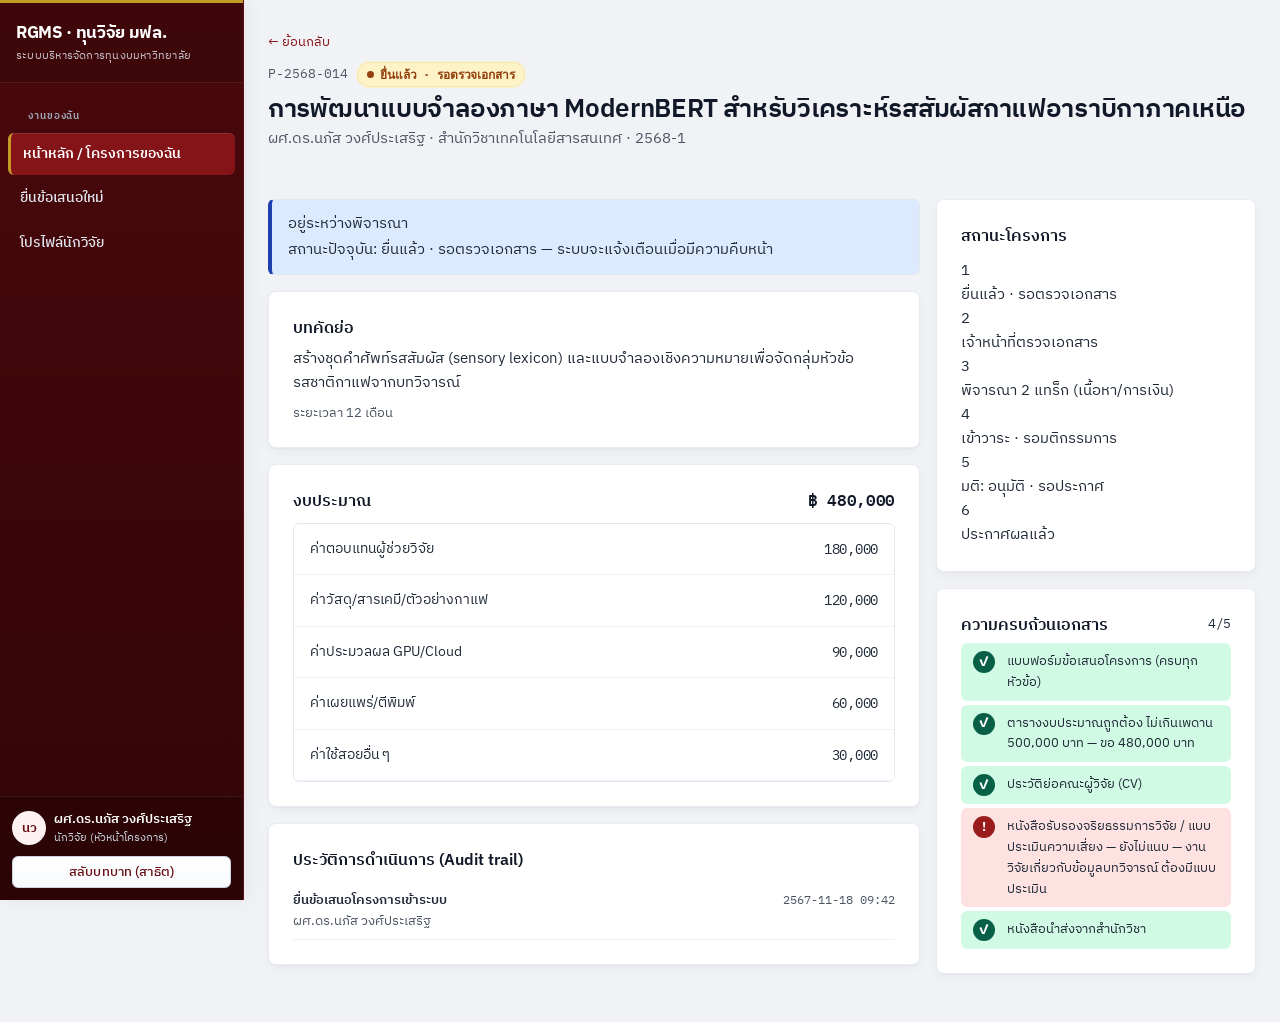
==== project-detail.html @ e636d975 "Add files via upload" ====
<!DOCTYPE html>
<html lang="th">
<head>
<meta charset="UTF-8">
<meta name="viewport" content="width=device-width, initial-scale=1.0">
<title>รายละเอียดโครงการ — RGMS ทุนวิจัย มฟล.</title>
<link rel="stylesheet" href="style.css">
</head>
<body>
<div id="app-nav-root"></div>
<main class="section">
  <div class="container stack gap-5" id="root"></div>
</main>

<script src="shared.js"></script>
<script>
  var role = RGMS.currentRole();
  RGMS.renderAppNav(role.id === "staff" ? "staff-queue" : role.id === "reviewer" ? "reviewer-list" : "researcher-home");

  var id = new URLSearchParams(location.search).get("id") || "P-2568-014";
  var p = RGMS.getProject(id);
  var root = document.getElementById("root");
  if (!p) { root.innerHTML = '<div class="notice notice--reject">ไม่พบโครงการ ' + id + '</div>'; }
  else render();

  function backHref() {
    if (role.id === "staff") return "staff-queue.html";
    if (role.id === "reviewer") return "reviewer-list.html";
    if (role.id === "exec") return "staff-agenda.html";
    return "researcher-home.html";
  }

  function render() {
    var comp = RGMS.completeness(p);
    var total = RGMS.sumBudget(p) || p.budgetReq;
    var status = RGMS.effectiveStatus(p);

    var html = '';
    html += '<div class="page-head">' +
      '<div class="breadcrumb"><a href="' + backHref() + '">← ย้อนกลับ</a></div>' +
      '<div class="between wrap"><div class="stack gap-1">' +
        '<div class="cluster gap-2"><span class="text-mono text-muted">' + p.id + '</span>' + RGMS.badgeHTML(status) + '</div>' +
        '<h1 class="text-headline">' + p.title + '</h1>' +
        '<p class="text-muted">' + p.pi + ' · ' + p.school + ' · <span class="pill-round">' + p.round + '</span></p>' +
      '</div></div></div>';

    html += '<div class="grid" style="grid-template-columns: 1fr 320px; align-items:start;">';

    // ---------- คอลัมน์ซ้าย ----------
    html += '<div class="stack gap-4">';

    // action panel ตามบทบาท+สถานะ
    html += actionPanel();

    // บทคัดย่อ
    html += '<div class="card"><h2 class="text-subhead" style="margin-bottom:8px;">บทคัดย่อ</h2>' +
      '<p class="text-body">' + (p.abstract || '-') + '</p>' +
      '<p class="text-sm text-muted" style="margin-top:8px;">ระยะเวลา ' + (p.duration || '-') + '</p></div>';

    // งบประมาณ
    html += '<div class="card"><div class="between" style="margin-bottom:12px;"><h2 class="text-subhead">งบประมาณ</h2>' +
      '<span class="num text-subhead">' + RGMS.fmtBaht(total) + '</span></div>' +
      '<div class="table-wrap" style="border-radius:6px;"><table class="table" style="min-width:auto;"><tbody>' +
      (p.budget || []).map(function (b) { return '<tr><td>' + b.item + '</td><td class="right num">' + RGMS.fmtMoney(b.amount) + '</td></tr>'; }).join("") +
      '</tbody></table></div></div>';

    // ความเห็นคณะอนุกรรมการ / ผู้ทรงคุณวุฒิ (ถ้ามี) — comment-based ตามเอกสารจริง
    if ((p.reviewers || []).length) {
      var subs = p.reviewers.filter(function (r) { return r.submitted; });
      html += '<div class="card"><div class="between" style="margin-bottom:12px;"><h2 class="text-subhead">ความเห็นคณะอนุกรรมการ / ผู้ทรงคุณวุฒิ</h2>' +
        '<span class="badge ' + (subs.length === p.reviewers.length ? 'badge-ok' : 'badge-wait') + '">ส่งความเห็นแล้ว ' + subs.length + '/' + p.reviewers.length + ' ท่าน</span></div>';
      html += p.reviewers.map(function (r) {
        if (!r.submitted) return '<div class="doc-row" style="margin-bottom:8px;"><span class="doc-row__icon">?</span><div class="flex-1"><div style="font-weight:600;">' + r.name + '</div><div class="text-sm text-muted">ยังไม่ส่งความเห็น</div></div><span class="badge badge-wait">รอ</span></div>';
        var rec = { approve: ['เห็นควรสนับสนุน','badge-ok'], approve_revise: ['ให้ปรับแก้','badge-revise'], reject: ['ไม่สนับสนุน','badge-reject'] }[r.recommend] || ['-','badge-draft'];
        return '<div class="card--alt card card--pad-sm" style="margin-bottom:8px;"><div class="between"><div style="font-weight:600;">' + r.name + '</div>' +
          '<span class="badge ' + rec[1] + '">' + rec[0] + '</span></div>' +
          (role.id !== "researcher" ? '<p class="text-sm text-muted" style="margin-top:6px;">“' + r.comment + '”</p>' : '') + '</div>';
      }).join("");
      html += '</div>';
    }

    // ประวัติ
    html += '<div class="card"><h2 class="text-subhead" style="margin-bottom:12px;">ประวัติการดำเนินการ (Audit trail)</h2>' +
      '<div class="stack gap-2">' + (p.history || []).slice().reverse().map(function (h) {
        return '<div class="list-row" style="display:flex; justify-content:space-between; gap:12px; padding:8px 0; border-bottom:1px solid var(--color-divider);">' +
          '<div><div class="text-sm" style="font-weight:600;">' + h.action + '</div><div class="text-sm text-muted">' + h.by + '</div></div>' +
          '<div class="text-mono text-muted" style="font-size:12px; white-space:nowrap;">' + h.at + '</div></div>';
      }).join("") + '</div></div>';

    html += '</div>'; // end left

    // ---------- คอลัมน์ขวา ----------
    html += '<div class="stack gap-4" style="position:sticky; top:16px;">';

    // timeline
    html += '<div class="card"><h3 class="text-subhead" style="margin-bottom:12px;">สถานะโครงการ</h3>' + RGMS.timelineHTML(p) + '</div>';

    // พิจารณา 2 แทร็กคู่ขนาน (เนื้อหา/การเงิน) — FR-82–85
    if (["review", "revise", "committee", "approved", "rejected", "announced"].indexOf(status) >= 0) {
      var contentSt = RGMS.contentTrackStatus(p.id);
      var financeSt = RGMS.financeTrackStatus(p.id);
      var financeOwner = RGMS.financeOwnerOf(p.id);
      var ready = RGMS.bothTracksCleared(p.id);
      html += '<div class="card"><h3 class="text-subhead" style="margin-bottom:12px;">พิจารณา 2 แทร็กคู่ขนาน</h3>' +
        '<div class="stack gap-3">' +
          '<div class="between"><div><div style="font-weight:600; font-size:14px;">แทร็กเนื้อหา</div>' +
            '<div class="text-sm text-muted">คณะอนุกรรมการ</div></div>' + RGMS.trackBadgeHTML(contentSt) + '</div>' +
          (RGMS.contentComment(p.id) ? '<p class="text-sm text-muted" style="margin:-4px 0 0;">“' + RGMS.contentComment(p.id) + '”</p>' : '') +
          '<div class="between"><div><div style="font-weight:600; font-size:14px;">แทร็กการเงิน</div>' +
            '<div class="text-sm text-muted">' + (financeOwner ? 'ผู้รับผิดชอบ: ' + financeOwner : 'ยังไม่มีผู้รับตรวจ') + '</div></div>' + RGMS.trackBadgeHTML(financeSt) + '</div>' +
          (RGMS.financeComment(p.id) ? '<p class="text-sm text-muted" style="margin:-4px 0 0;">“' + RGMS.financeComment(p.id) + '”</p>' : '') +
        '</div>' +
        '<div class="notice notice--' + (ready ? 'ok' : 'wait') + '" style="margin-top:12px;">' +
          '<span class="notice__body">' + (ready ? 'ทั้ง 2 แทร็กรับรองแล้ว — พร้อมเข้า คกก.ส่งเสริม' : 'ต้องรอทั้ง 2 แทร็กรับรองพร้อมกันก่อนจึงจะเข้า คกก.ส่งเสริมได้ (FR-85)') + '</span>' +
        '</div></div>';
    }

    // completeness (สำหรับ จนท./สถานะยื่น)
    if ((p.checklist || []).length) {
      html += '<div class="card"><div class="between" style="margin-bottom:8px;"><h3 class="text-subhead">ความครบถ้วนเอกสาร</h3>' +
        '<span class="num text-sm">' + comp.pass + '/' + comp.total + '</span></div><ul class="checklist" style="font-size:13px;">' +
        p.checklist.map(function (c) {
          return '<li class="checklist__item ' + (c.ok ? 'checklist__item--ok' : 'checklist__item--fail') + '">' +
            '<span class="mark">' + (c.ok ? '✓' : '!') + '</span><span class="checklist__label">' + c.label +
            (c.note ? '<span class="checklist__note"> — ' + c.note + '</span>' : '') + '</span></li>';
        }).join("") + '</ul></div>';
    }

    html += '</div>'; // end right
    html += '</div>';
    root.innerHTML = html;
    bindActions();
  }

  /* -------- action panel: ต่างกันตามบทบาท + สถานะ (ขอบเขต MVP: ยื่น → เอนดอร์ส → ตรวจ → พิจารณา → มติ → ประกาศ) -------- */
  function actionPanel() {
    var status = RGMS.effectiveStatus(p);
    // นักวิจัย
    if (role.id === "researcher") {
      if (["review", "revise"].indexOf(status) >= 0) {
        var cSt = RGMS.contentTrackStatus(p.id), fSt = RGMS.financeTrackStatus(p.id);
        var cLabel = RGMS.TRACK_STATUS[cSt].label, fLabel = RGMS.TRACK_STATUS[fSt].label;
        var needsRevise = cSt === "commented" || fSt === "commented";
        if (needsRevise) {
          return '<div class="notice notice--wait"><span class="notice__title">มีข้อคิดเห็นจากผู้ตรวจ — ต้องปรับแก้</span>' +
            '<span class="notice__body">แทร็กเนื้อหา: ' + cLabel + (RGMS.contentComment(p.id) ? ' — “' + RGMS.contentComment(p.id) + '”' : '') + '<br>' +
            'แทร็กการเงิน: ' + fLabel + (RGMS.financeComment(p.id) ? ' — “' + RGMS.financeComment(p.id) + '”' : '') + '</span>' +
            '<p class="text-sm text-muted" style="margin-top:8px;">เมื่อส่งฉบับปรับแก้ ระบบจะส่งเฉพาะแทร็กที่ยังไม่รับรองกลับไปตรวจซ้ำให้อัตโนมัติ ส่วนแทร็กที่รับรองแล้วจะถูกล็อกไว้ ไม่ต้องตรวจซ้ำ (FR-84)</p>' +
            '<div style="margin-top:10px;"><button class="btn btn-primary btn-md" data-act="revise">ส่งฉบับปรับแก้</button></div></div>';
        }
        return '<div class="notice notice--info"><span class="notice__title">อยู่ระหว่างพิจารณา 2 แทร็กคู่ขนาน</span>' +
          '<span class="notice__body">แทร็กเนื้อหา: ' + cLabel + ' · แทร็กการเงิน: ' + fLabel + '</span></div>';
      }
      if (status === "announced") {
        return '<div class="notice notice--ok"><span class="notice__title">ประกาศผลแล้ว — โครงการผ่านการพิจารณา</span><span class="notice__body">ติดตามขั้นตอนทำสัญญา/รับทุนต่อไปนอกระบบนี้ (อยู่นอกขอบเขต MVP)</span></div>';
      }
      if (status === "rejected") {
        return '<div class="notice notice--reject"><span class="notice__title">ไม่อนุมัติ</span><span class="notice__body">ดูข้อคิดเห็นของคณะอนุกรรมการประกอบการพิจารณายื่นใหม่ในรอบถัดไป</span></div>';
      }
      if (["submitted","screening","committee","approved"].indexOf(status) >= 0) {
        return '<div class="notice notice--info"><span class="notice__title">อยู่ระหว่างพิจารณา</span><span class="notice__body">สถานะปัจจุบัน: ' + RGMS.stageOf(status).label + ' — ระบบจะแจ้งเตือนเมื่อมีความคืบหน้า</span></div>';
      }
      return '<div class="notice notice--info"><span class="notice__title">อยู่นอกขอบเขตของ prototype นี้</span><span class="notice__body">สถานะ "' + RGMS.stageOf(status).label + '" เป็นระยะดำเนินโครงการ/ปิดโครงการ ซึ่งไม่อยู่ในขอบเขต MVP เฟส 1</span></div>';
    }
    // เจ้าหน้าที่
    if (role.id === "staff") {
      if (status === "submitted") {
        var c = RGMS.completeness(p);
        return '<div class="card card--alt"><h2 class="text-subhead" style="margin-bottom:8px;">การตรวจรับเรื่อง</h2>' +
          '<p class="text-sm text-muted">ระบบตรวจความครบถ้วนอัตโนมัติแล้ว: ' + (c.allOk ? 'ผ่านทุกรายการ' : 'ยังขาด ' + (c.total - c.pass) + ' รายการ (ดูแผงขวา)') + '</p>' +
          '<div class="cluster gap-2" style="margin-top:12px;">' +
          (c.allOk ? '<button class="btn btn-ok btn-md" data-act="accept">รับเรื่อง · ส่งกลั่นกรอง</button>' : '<button class="btn btn-primary btn-md" data-act="return">ส่งคืนให้แก้ไข</button>') +
          '</div></div>';
      }
      if (status === "screening") {
        return '<div class="card card--alt"><h2 class="text-subhead" style="margin-bottom:8px;">มอบหมายคณะอนุกรรมการ</h2>' +
          '<p class="text-sm text-muted">เอกสารครบแล้ว มอบหมายคณะอนุกรรมการให้ข้อคิดเห็น/รับรอง</p>' +
          '<div style="margin-top:12px;"><button class="btn btn-primary btn-md" data-act="assign">มอบหมายคณะอนุกรรมการ</button></div></div>';
      }
      if (status === "review" || status === "revise" || status === "committee" || status === "approved") {
        var ready = RGMS.bothTracksCleared(p.id);
        return '<div class="notice notice--info"><span class="notice__title">' + (ready ? "ทั้ง 2 แทร็กรับรองแล้ว — รอมติและประกาศ" : "อยู่ระหว่างพิจารณา 2 แทร็กคู่ขนาน") + '</span>' +
          '<span class="notice__body">แทร็กเนื้อหา: ' + RGMS.TRACK_STATUS[RGMS.contentTrackStatus(p.id)].label + ' · แทร็กการเงิน: ' + RGMS.TRACK_STATUS[RGMS.financeTrackStatus(p.id)].label +
          '<br>บันทึกมติและประกาศผลได้ที่หน้า <a href="staff-agenda.html">มติ / ประกาศผล</a> (เข้าเงื่อนไขเมื่อทั้ง 2 แทร็กรับรองแล้ว)</span></div>';
      }
      if (status === "announced") {
        return '<div class="notice notice--ok"><span class="notice__title">ประกาศผลแล้ว</span></div>';
      }
    }
    // คณะอนุกรรมการ (แทร็กเนื้อหา)
    if (role.id === "reviewer" && RGMS.inReviewPhase(status)) {
      return '<div class="card card--alt"><div class="between"><div><h2 class="text-subhead">การพิจารณาเนื้อหาของคุณ</h2><p class="text-sm text-muted">ให้ข้อคิดเห็น/ข้อเสนอแนะ และคำวินิจฉัย (แทร็กเนื้อหา)</p></div>' +
        '<a class="btn btn-primary btn-md" href="reviewer-console.html?id=' + p.id + '">เปิดหน้าพิจารณาเนื้อหา →</a></div></div>';
    }
    // เจ้าหน้าที่การเงิน (แทร็กการเงิน)
    if (role.id === "finance" && RGMS.inReviewPhase(status)) {
      var fOwner = RGMS.financeOwnerOf(p.id);
      var isMine = fOwner === role.name;
      if (fOwner && !isMine) {
        return '<div class="notice notice--wait"><span class="notice__title">แทร็กการเงินมีผู้รับผิดชอบแล้ว</span><span class="notice__body">ผู้รับผิดชอบ: ' + fOwner + '</span></div>';
      }
      return '<div class="card card--alt"><div class="between"><div><h2 class="text-subhead">การตรวจการเงินของคุณ</h2><p class="text-sm text-muted">' + (fOwner ? "ตรวจงบประมาณ (17.2)" : "ยังไม่มีผู้รับตรวจ — กด \"รับตรวจ\" ก่อน") + '</p></div>' +
        '<a class="btn btn-primary btn-md" href="finance-review-console.html?id=' + p.id + '">' + (fOwner ? "เปิดหน้าตรวจการเงิน →" : "รับตรวจ / เปิดหน้าตรวจการเงิน →") + '</a></div></div>';
    }
    // ผู้บริหาร / คกก.ส่งเสริม
    if (role.id === "exec" && (status === "committee" || status === "approved" || status === "rejected")) {
      return '<div class="card card--alt"><div class="between"><div><h2 class="text-subhead">มติ คกก.ส่งเสริม / ประกาศผล</h2><p class="text-sm text-muted">บันทึกมติและประกาศผลรวมหลายโครงการได้ที่หน้าเดียว</p></div>' +
        '<a class="btn btn-primary btn-md" href="staff-agenda.html">ไปหน้ามติ / ประกาศผล →</a></div></div>';
    }
    return '';
  }

  function bindActions() {
    root.querySelectorAll("[data-act]").forEach(function (btn) {
      btn.addEventListener("click", function () { doAct(btn.getAttribute("data-act")); });
    });
  }

  function doAct(act) {
    if (act === "revise") {
      // ส่งฉบับปรับแก้ — อัตโนมัติ ไม่ให้นักวิจัยเลือกแทร็กเอง (FR-84 ฉบับแก้ไข): แทร็กที่ cleared แล้วถูกล็อกไว้
      // แทร็กที่ยังมีข้อคิดเห็นค้างจะถูกส่งกลับ pending ให้อัตโนมัติ
      var r = RGMS.resubmitTracks(p.id);
      var lines = [
        ['content', 'แทร็กเนื้อหา'], ['finance', 'แทร็กการเงิน']
      ].map(function (t) {
        var st = r[t[0]];
        return '<li>' + t[1] + ': ' + (st === "locked" ? "รับรองแล้วก่อนหน้านี้ — ล็อกไว้ ไม่ต้องตรวจซ้ำ" : "ส่งกลับตรวจซ้ำอัตโนมัติ (กลับสถานะ \"รอตรวจ\")") + '</li>';
      }).join("");
      RGMS.modal({
        title: "ส่งฉบับปรับแก้แล้ว",
        body: '<div class="notice notice--ok"><span class="notice__title">ระบบคำนวณแทร็กที่ต้องตรวจซ้ำให้อัตโนมัติ</span>' +
          '<span class="notice__body">ไม่ต้องเลือกเอง — แทร็กที่รับรองแล้วจะถูกล็อกไว้ ส่วนแทร็กที่ยังมีข้อคิดเห็นค้างจะถูกส่งกลับไปตรวจซ้ำ</span></div>' +
          '<ul style="margin:12px 0 0; padding-left:18px; font-size:14px; line-height:1.8;">' + lines + '</ul>',
        foot: '<button class="btn btn-primary btn-md" data-close>เข้าใจแล้ว</button>',
        onMount: function (el, close) {
          el.addEventListener("click", function (e) { if (e.target.closest("[data-close]")) render(); });
        }
      });
      return;
    }
    var msgs = {
      accept: ["รับเรื่องแล้ว", "โครงการเปลี่ยนสถานะเป็น 'เจ้าหน้าที่ตรวจเอกสาร' → ขั้นถัดไปคือมอบหมายคณะอนุกรรมการ", "ok"],
      return: ["ส่งคืนให้แก้ไข", "ระบบแจ้งผู้วิจัยพร้อมระบุรายการที่ขาด (อีเมล + ในระบบ) ผู้วิจัยแก้แล้วส่งกลับได้ทันที", "accent"],
      assign: ["มอบหมายคณะอนุกรรมการ", "เลือกจากทะเบียนคณะอนุกรรมการ แล้วส่งคำเชิญให้ข้อคิดเห็น/รับรอง", "accent"]
    };
    var m = msgs[act] || ["ดำเนินการ", "สาธิต", "accent"];
    RGMS.modal({
      title: m[0],
      body: '<div class="notice notice--' + (m[2] === 'ok' ? 'ok' : 'info') + '"><span class="notice__body">' + m[1] + '</span></div>' +
        '<p class="text-sm text-muted" style="margin-top:12px;">(สาธิต — ยังไม่บันทึกถาวรใน prototype นี้)</p>',
      foot: '<button class="btn btn-primary btn-md" data-close>เข้าใจแล้ว</button>'
    });
  }
</script>
</body>
</html>
---- style.css ----
/* =========================================================================
   style.css — ระบบบริหารจัดการทุนวิจัย มหาวิทยาลัยแม่ฟ้าหลวง (RGMS)
   Research Grant Management System — prototype v1
   Design language: "Analyst Console" — MFU Red & Gold Theme (Fixed Layout)
   ========================================================================= */

@import url('https://fonts.googleapis.com/css2?family=IBM+Plex+Sans+Thai:wght@400;500;600;700&family=IBM+Plex+Sans:wght@400;500;600;700&family=IBM+Plex+Mono:wght@400;500;600&display=swap');

/* -------------------------------------------------------------------------
   1. Design tokens — MFU Brand & Spacing System
   ------------------------------------------------------------------------- */
:root {
  /* Brand & Accent — MFU Red & Gold Palette */
  --color-primary: #851419;        /* MFU Deep Crimson — สีหลักองค์กร */
  --color-primary-strong: #680E12; /* MFU Crimson Dark — เมื่อ Hover หรือกด */
  --color-primary-tint: #FDF2F2;   /* MFU Crimson Soft Tint — พื้นหลังเลือก/Active */

  --color-accent: #C59B27;         /* MFU Warm Gold — สีเน้นองค์กร */
  --color-accent-strong: #8A670B;  /* MFU Gold Dark — ใช้กับตัวหนังสือสีทองบนพื้นสว่าง */
  --color-accent-tint: #FCF8EC;    /* MFU Gold Soft Tint — พื้นหลังไฮไลต์พิเศษ */

  /* Surfaces — Instrument Cool Greys */
  --color-bg: #F5F6F8;             /* พื้นหลังหน้าเว็บ */
  --color-surface: #FFFFFF;        /* พื้นหลังการ์ด/กล่องข้อมูล */
  --color-surface-alt: #F8F9FA;    /* พื้นหลังหัวตาราง */
  --color-surface-raised: #EAEBEC; /* พื้นหลังส่วนลึกลงไป */

  /* Content & Typography */
  --color-text-strong: #111827;    /* หัวข้อหลัก */
  --color-text: #1F2937;           /* เนื้อหาทั่วไป */
  --color-text-muted: #4B5563;     /* ข้อความอธิบาย */
  --color-text-subtle: #6B7280;    /* ตัวหนังสือสีจาง */
  --color-border: #E5E7EB;         /* เส้นขอบบาง hairline */
  --color-border-strong: #D1D5DB;  /* เส้นขอบกรอบอินพุต */
  --color-divider: #F3F4F6;        /* เส้นแบ่งเนื้อหา */

  /* Spacing System (8px Grid) — [แก้จุดเบี้ยว: เพิ่มตัวแปรที่ขาด] */
  --space-1: 4px;
  --space-2: 8px;
  --space-3: 12px;
  --space-4: 16px;
  --space-5: 24px;
  --space-6: 32px;
  --space-7: 40px;
  --space-8: 48px;

  /* Semantic Status Tones */
  --st-draft: #4B5563;      --st-draft-tint: #F3F4F6;   /* ฉบับร่าง */
  --st-wait: #92400E;       --st-wait-tint: #FEF3C7;    /* รอดำเนินการ / เตือน */
  --st-review: #851419;     --st-review-tint: #FDF2F2;  /* อยู่ระหว่างพิจารณา */
  --st-ok: #065F46;         --st-ok-tint: #D1FAE5;      /* ผ่าน / อนุมัติ */
  --st-revise: #B45309;     --st-revise-tint: #FFEDD5;  /* ให้ปรับแก้ */
  --st-reject: #991B1B;     --st-reject-tint: #FEE2E2;  /* ไม่อนุมัติ / ข้อผิดพลาด */
  --st-info: #1E40AF;       --st-info-tint: #DBEAFE;    /* ข้อมูลทั่วไป */

  /* Elevation & Effects */
  --radius: 8px;
  --radius-sm: 6px;
  --radius-pill: 9999px;
  --border-w: 1px;
  
  --shadow-sm: 0 1px 2px 0 rgba(0, 0, 0, 0.05);
  --shadow: 0 1px 3px 0 rgba(0, 0, 0, 0.1), 0 1px 2px -1px rgba(0, 0, 0, 0.1);
  --shadow-lg: 0 10px 15px -3px rgba(0, 0, 0, 0.1), 0 4px 6px -4px rgba(0, 0, 0, 0.1);
  --ring-focus: 0 0 0 3px rgba(133, 20, 25, 0.2);

  --font-head: 'IBM Plex Sans', 'IBM Plex Sans Thai', system-ui, sans-serif;
  --font-body: 'IBM Plex Sans Thai', 'IBM Plex Sans', system-ui, sans-serif;
  --font-mono: 'IBM Plex Mono', monospace;

  --sidebar-w: 244px;
  --touch-min: 42px;
}

/* -------------------------------------------------------------------------
   Reset
   ------------------------------------------------------------------------- */
*, *::before, *::after { box-sizing: border-box; }
html { -webkit-text-size-adjust: 100%; }
body {
  margin: 0;
  background: var(--color-bg);
  color: var(--color-text);
  font-family: var(--font-body);
  font-size: 15px;
  line-height: 1.6;
  -webkit-font-smoothing: antialiased;
}
img { max-width: 100%; display: block; }
button { font-family: inherit; cursor: pointer; }
a { color: var(--color-primary); }
a:hover { color: var(--color-primary-strong); }
table { border-collapse: collapse; width: 100%; }
h1, h2, h3, h4, p, ul, ol { margin: 0; }
input, select, textarea { font-family: inherit; }
:focus-visible { outline: none; box-shadow: var(--ring-focus); border-radius: var(--radius-sm); }

/* -------------------------------------------------------------------------
   Typography
   ------------------------------------------------------------------------- */
.text-display { font-family: var(--font-head); font-weight: 600; font-size: 34px; line-height: 1.15; letter-spacing: -0.02em; color: var(--color-text-strong); }
.text-headline { font-family: var(--font-head); font-weight: 600; font-size: 26px; line-height: 1.2; letter-spacing: -0.01em; color: var(--color-text-strong); }
.text-title { font-family: var(--font-head); font-weight: 600; font-size: 20px; line-height: 1.3; color: var(--color-text-strong); }
.text-subhead { font-family: var(--font-head); font-weight: 600; font-size: 16px; line-height: 1.4; color: var(--color-text-strong); }
.text-body-lg { font-size: 17px; line-height: 1.65; }
.text-body { font-size: 15px; line-height: 1.6; }
.text-sm { font-size: 13px; line-height: 1.55; }
.text-overline { font-family: var(--font-head); font-weight: 600; font-size: 11px; letter-spacing: 0.09em; text-transform: uppercase; color: var(--color-text-subtle); }
.text-mono { font-family: var(--font-mono); font-size: 13px; }
.text-muted { color: var(--color-text-muted); }
.text-subtle { color: var(--color-text-subtle); }
.text-accent { color: var(--color-accent-strong); }
.text-center { text-align: center; }
.num { font-family: var(--font-mono); font-variant-numeric: tabular-nums; letter-spacing: -0.02em; }

/* -------------------------------------------------------------------------
   Layout utilities
   ------------------------------------------------------------------------- */
.container { max-width: 1200px; margin: 0 auto; padding: 0 var(--space-5); }
.container--narrow { max-width: 860px; }
.stack { display: flex; flex-direction: column; }
.cluster { display: flex; flex-wrap: wrap; align-items: center; }
.between { display: flex; justify-content: space-between; align-items: center; gap: var(--space-3); }
.gap-1 { gap: var(--space-1); } .gap-2 { gap: var(--space-2); } .gap-3 { gap: var(--space-3); }
.gap-4 { gap: var(--space-4); } .gap-5 { gap: var(--space-5); } .gap-6 { gap: var(--space-6); }
.grid { display: grid; gap: var(--space-4); }
.grid-2 { grid-template-columns: repeat(2, 1fr); }
.grid-3 { grid-template-columns: repeat(3, 1fr); }
.grid-4 { grid-template-columns: repeat(4, 1fr); }
.grid-auto { grid-template-columns: repeat(auto-fit, minmax(220px, 1fr)); }
@media (max-width: 980px) { .grid-3, .grid-4 { grid-template-columns: repeat(2, 1fr); } }
@media (max-width: 640px) { .grid-2, .grid-3, .grid-4 { grid-template-columns: 1fr; } }
.section { padding: var(--space-6) 0 var(--space-8); }
.divider { border: none; border-top: var(--border-w) solid var(--color-divider); margin: var(--space-4) 0; }
.flex-1 { flex: 1; }
.wrap { flex-wrap: wrap; }
.ml-auto { margin-left: auto; }
.sr-only { position: absolute; width: 1px; height: 1px; padding: 0; margin: -1px; overflow: hidden; clip: rect(0,0,0,0); white-space: nowrap; border: 0; }
@media (max-width: 640px) { .hide-sm { display: none !important; } }

/* -------------------------------------------------------------------------
   App shell — Sidebar & Topbar
   ------------------------------------------------------------------------- */
.app-sidebar {
  position: fixed; top: 0; left: 0; bottom: 0; width: var(--sidebar-w);
  background: var(--color-surface); color: var(--color-text);
  border-right: var(--border-w) solid var(--color-border);
  display: flex; flex-direction: column; z-index: 40; overflow-y: auto;
}
.app-sidebar__brand {
  display: flex; flex-direction: column; gap: 2px;
  padding: var(--space-4);
  border-bottom: var(--border-w) solid var(--color-divider);
  text-decoration: none;
  border-top: 3px solid var(--color-accent); /* ขอบสีทอง มฟล. */
}
.app-sidebar__brand-name { font-family: var(--font-head); font-weight: 600; font-size: 17px; letter-spacing: -0.02em; color: var(--color-primary); }
.app-sidebar__brand-sub { font-size: 11px; color: var(--color-text-subtle); letter-spacing: 0.02em; }
.app-sidebar__group { padding: var(--space-3) var(--space-2) var(--space-1); }
.app-sidebar__group-label { font-size: 10px; font-weight: 600; letter-spacing: 0.09em; text-transform: uppercase; color: var(--color-text-subtle); padding: 0 var(--space-3); }
.app-sidebar__nav { display: flex; flex-direction: column; flex: 1; padding: var(--space-2); gap: 2px; }
.app-sidebar__link {
  display: flex; align-items: center; gap: var(--space-2);
  font-weight: 500; font-size: 14px; color: var(--color-text); text-decoration: none;
  padding: 10px var(--space-3); min-height: var(--touch-min);
  border-radius: var(--radius-sm); transition: background .12s, color .12s;
}
.app-sidebar__link:hover { background: var(--color-bg); color: var(--color-text-strong); }
.app-sidebar__link.is-active { background: var(--color-primary-tint); color: var(--color-primary-strong); font-weight: 600; border-left: 3px solid var(--color-primary); }
.app-sidebar__link .tag-count {
  margin-left: auto; font-family: var(--font-mono); font-size: 11px; font-weight: 600;
  background: var(--color-surface-raised); color: var(--color-text-muted); border-radius: var(--radius-pill);
  padding: 1px 8px; min-width: 22px; text-align: center;
}
.app-sidebar__link.is-active .tag-count { background: var(--color-primary-tint); color: var(--color-primary-strong); }
.app-sidebar__footer { border-top: var(--border-w) solid var(--color-divider); padding: var(--space-3); display: flex; flex-direction: column; gap: var(--space-2); }
.app-sidebar__user { display: flex; align-items: center; gap: var(--space-2); }
.app-sidebar__user-meta { display: flex; flex-direction: column; gap: 1px; min-width: 0; }
.app-sidebar__user-name { font-size: 13px; font-weight: 600; color: var(--color-text-strong); white-space: nowrap; overflow: hidden; text-overflow: ellipsis; }
.app-sidebar__user-role { font-size: 11px; color: var(--color-text-subtle); }

body.has-sidebar { padding-left: var(--sidebar-w); }

@media (max-width: 860px) {
  .app-sidebar {
    position: sticky; top: 0; left: 0; width: 100%; height: auto; bottom: auto;
    flex-direction: row; align-items: center; overflow-x: auto; z-index: 50;
    border-right: none; border-bottom: var(--border-w) solid var(--color-border);
  }
  .app-sidebar__brand { border-bottom: none; border-right: var(--border-w) solid var(--color-divider); white-space: nowrap; }
  .app-sidebar__group, .app-sidebar__group-label { display: none; }
  .app-sidebar__nav { flex-direction: row; flex: 1; padding: var(--space-2); gap: var(--space-1); }
  .app-sidebar__link { white-space: nowrap; }
  .app-sidebar__link .tag-count { margin-left: var(--space-1); }
  .app-sidebar__footer { display: none; }
  body.has-sidebar { padding-left: 0; }
}

/* -------------------------------------------------------------------------
   Page Header & Cards
   ------------------------------------------------------------------------- */
.page-head { display: flex; flex-direction: column; gap: var(--space-2); margin-bottom: var(--space-5); }
.breadcrumb { font-size: 13px; color: var(--color-text-muted); }
.breadcrumb a { text-decoration: none; }
.breadcrumb a:hover { text-decoration: underline; }

.card {
  background: var(--color-surface); border: var(--border-w) solid var(--color-border);
  border-radius: var(--radius); padding: var(--space-5); box-shadow: var(--shadow-sm);
}
.card--flat { box-shadow: none; }
.card--alt { background: var(--color-bg); }
.card--pad-sm { padding: var(--space-4); }
.card__header { display: flex; justify-content: space-between; align-items: flex-start; gap: var(--space-3); margin-bottom: var(--space-4); }

.stat { display: flex; flex-direction: column; gap: var(--space-1); }
.stat__value { font-family: var(--font-mono); font-weight: 600; font-size: 30px; line-height: 1.05; letter-spacing: -0.02em; font-variant-numeric: tabular-nums; color: var(--color-text-strong); }
.stat__label { font-size: 13px; color: var(--color-text-muted); }

/* -------------------------------------------------------------------------
   Buttons
   ------------------------------------------------------------------------- */
.btn {
  display: inline-flex; align-items: center; justify-content: center; gap: var(--space-2);
  font-family: var(--font-body); font-weight: 500; letter-spacing: 0.01em;
  border-radius: var(--radius-sm); border: var(--border-w) solid transparent;
  text-decoration: none; white-space: nowrap; transition: background .12s, border-color .12s, box-shadow .12s;
}
.btn-lg { min-height: 48px; padding: 0 var(--space-5); font-size: 15px; }
.btn-md { min-height: var(--touch-min); padding: 0 var(--space-4); font-size: 14px; }
.btn-sm { min-height: 32px; padding: 0 var(--space-3); font-size: 13px; }
.btn-primary { background: var(--color-primary); border-color: var(--color-primary); color: #fff; }
.btn-primary:hover { background: var(--color-primary-strong); border-color: var(--color-primary-strong); }
.btn-secondary { background: var(--color-surface); border-color: var(--color-border-strong); color: var(--color-primary-strong); }
.btn-secondary:hover { background: var(--color-primary-tint); border-color: var(--color-primary); }
.btn-primary-solid { background: var(--color-primary-strong); border-color: var(--color-primary-strong); color: #fff; }
.btn-primary-solid:hover { background: var(--color-primary); }
.btn-ghost { background: transparent; color: var(--color-primary-strong); }
.btn-ghost:hover { background: var(--color-primary-tint); }
.btn-danger { background: var(--st-reject); border-color: var(--st-reject); color: #fff; }
.btn-ok { background: var(--st-ok); border-color: var(--st-ok); color: #fff; }
.btn:disabled { opacity: 0.45; cursor: not-allowed; }
.btn-block { width: 100%; }

/* -------------------------------------------------------------------------
   Forms
   ------------------------------------------------------------------------- */
.field { display: flex; flex-direction: column; gap: var(--space-1); margin-bottom: var(--space-4); }
.field__label { font-weight: 600; font-size: 13px; color: var(--color-text-strong); }
.field__label .req { color: var(--st-reject); }
.field__control {
  font-size: 15px; padding: 9px var(--space-3); min-height: var(--touch-min);
  border: var(--border-w) solid var(--color-border-strong); border-radius: var(--radius-sm);
  background: var(--color-surface); color: var(--color-text); width: 100%;
  box-shadow: inset 0 1px 1px rgba(23, 23, 29, 0.04); transition: border-color .12s, box-shadow .12s;
}
textarea.field__control { min-height: 90px; resize: vertical; }
.field__control:focus { outline: none; box-shadow: var(--ring-focus); border-color: var(--color-primary); }

/* -------------------------------------------------------------------------
   Status Badges & Tables
   ------------------------------------------------------------------------- */
.badge {
  display: inline-flex; align-items: center; gap: 6px;
  font-weight: 600; font-size: 12px; letter-spacing: 0.01em;
  padding: 3px 10px; border-radius: var(--radius-pill); border: var(--border-w) solid transparent;
  white-space: nowrap;
}
.badge::before { content: ''; width: 7px; height: 7px; border-radius: 50%; background: currentColor; flex-shrink: 0; }
.badge-draft { color: var(--st-draft); background: var(--st-draft-tint); }
.badge-wait { color: var(--st-wait); background: var(--st-wait-tint); }
.badge-review { color: var(--st-review); background: var(--st-review-tint); }
.badge-ok { color: var(--st-ok); background: var(--st-ok-tint); }
.badge-revise { color: var(--st-revise); background: var(--st-revise-tint); }
.badge-reject { color: var(--st-reject); background: var(--st-reject-tint); }

.table-wrap { overflow-x: auto; border: var(--border-w) solid var(--color-border); border-radius: var(--radius); background: var(--color-surface); }
.table { min-width: 640px; }
.table th, .table td { text-align: left; padding: var(--space-3); border-bottom: var(--border-w) solid var(--color-divider); font-size: 14px; vertical-align: middle; }
.table thead th { background: var(--color-surface-alt); font-family: var(--font-head); font-weight: 600; font-size: 11px; letter-spacing: 0.09em; text-transform: uppercase; color: var(--color-text-subtle); position: sticky; top: 0; }
.table tbody tr.is-clickable:hover { background: var(--color-primary-tint); }
.table td.right, .table th.right { text-align: right; }
.table td:last-child, .table th:last-child { position: sticky; right: 0; background: var(--color-surface); box-shadow: -6px 0 8px -6px rgba(15, 23, 42, 0.12); }

/* Checklist, Notices, Avatars */
.checklist { list-style: none; padding: 0; display: flex; flex-direction: column; gap: var(--space-1); }
.checklist__item { display: flex; align-items: flex-start; gap: var(--space-3); padding: var(--space-2) var(--space-3); border-radius: var(--radius-sm); }
.checklist__item .mark { flex-shrink: 0; width: 22px; height: 22px; border-radius: 50%; display: inline-flex; align-items: center; justify-content: center; font-weight: 700; font-size: 13px; }
.checklist__item--ok { background: var(--st-ok-tint); } .checklist__item--ok .mark { background: var(--st-ok); color: #fff; }
.checklist__item--fail { background: var(--st-reject-tint); } .checklist__item--fail .mark { background: var(--st-reject); color: #fff; }

.notice { border: var(--border-w) solid var(--color-border); border-left: 4px solid var(--color-primary); background: var(--color-surface); border-radius: var(--radius-sm); padding: var(--space-3) var(--space-4); display: flex; flex-direction: column; gap: 2px; }
.notice--info { border-left-color: var(--st-info); background: var(--st-info-tint); }
.notice--ok { border-left-color: var(--st-ok); background: var(--st-ok-tint); }

.avatar { width: 34px; height: 34px; border-radius: 50%; background: var(--color-primary-tint); color: var(--color-primary-strong); display: inline-flex; align-items: center; justify-content: center; font-family: var(--font-head); font-weight: 600; font-size: 13px; flex-shrink: 0; }

/* -------------------------------------------------------------------------
   Field Locking & System Modals
   ------------------------------------------------------------------------- */
.field-control--locked {
  background-color: #F3F4F6 !important;
  border-color: #E5E7EB !important;
  color: #6B7280 !important;
  cursor: not-allowed !important;
}

.badge-locked {
  display: inline-flex; align-items: center; gap: 6px;
  background-color: #ECFDF5; color: #047857; border: 1px solid #A7F3D0;
  font-size: 11px; font-weight: 600; padding: 2px 8px; border-radius: 4px;
}

.role-bar {
  background-color: #851419; color: #FFFFFF; padding: 8px 24px; font-size: 13px;
  display: flex; align-items: center; justify-content: space-between;
  border-bottom: 2px solid #C59B27; position: sticky; top: 0; z-index: 1000;
}
.role-bar__select { background-color: #680E12; color: #FFFFFF; border: 1px solid #C59B27; border-radius: 4px; padding: 4px 12px; font-size: 12px; outline: none; cursor: pointer; }

.budget-ratio-info { font-size: 11px; font-weight: 600; margin-top: 4px; display: block; }
.budget-ratio-info--pass { color: #059669; }
.budget-ratio-info--fail { color: #DC2626; }

.modal-overlay { position: fixed; inset: 0; background-color: rgba(15, 23, 42, 0.6); backdrop-filter: blur(2px); display: flex; align-items: center; justify-content: center; z-index: 2000; }
.modal-container { background: #FFFFFF; border-radius: 8px; box-shadow: var(--shadow-lg); width: 100%; max-width: 680px; max-height: 90vh; overflow-y: auto; padding: 24px; border: 1px solid #E2E8F0; }
form-stepper {
  position: sticky;
  top: 80px;
  display: flex;
  flex-direction: column;
  gap: var(--space-2);
}

.stepper-item {
  padding: var(--space-2) var(--space-3);
  font-size: 13px;
  color: var(--color-text-muted);
  border-left: 2px solid var(--color-border);
  text-decoration: none;
  transition: all 0.15s ease;
}

.stepper-item:hover, .stepper-item.is-active {
  color: var(--color-primary);
  border-left-color: var(--color-primary);
  font-weight: 600;
  background: var(--color-primary-tint);
}

/* Dual-Track Visual Badges */
.badge-track-content {
  background-color: var(--color-primary-tint);
  color: var(--color-primary-strong);
  border: 1px solid var(--color-primary);
}

.badge-track-finance {
  background-color: #EFF6FF;
  color: #1E40AF;
  border: 1px solid #BFDBFE;
}

/* Micro-Interaction Spinner */
.spinner {
  width: 24px;
  height: 24px;
  border: 3px solid var(--color-border);
  border-top-color: var(--color-primary);
  border-radius: 50%;
  animation: spin 0.8s linear infinite;
}

@keyframes spin { 
  to { transform: rotate(360deg); } 
}
/* ==========================================================================
   MFU RGMS — Signature Executive Theme Overlay
   ========================================================================== */

/* 1. Signature Card (การ์ดไฮไลต์พิเศษเน้นเอกลักษณ์ มฟล.) */
.card--featured {
  position: relative;
  background: linear-gradient(145deg, #FFFFFF 0%, #FCF8EC 100%) !important;
  border: 1px solid rgba(197, 155, 39, 0.4) !important;
  box-shadow: 0 10px 25px -5px rgba(133, 20, 25, 0.08), 0 8px 10px -6px rgba(133, 20, 25, 0.05) !important;
  overflow: hidden;
}

.card--featured::before {
  content: "";
  position: absolute;
  top: 0;
  left: 0;
  right: 0;
  height: 3px;
  background: linear-gradient(90deg, #851419 0%, #C59B27 50%, #851419 100%);
}

/* 2. Living Status Badges (ป้ายสถานะแบบมีแสงเรืองรอง) */
.badge {
  font-family: var(--font-mono);
  letter-spacing: -0.01em;
  box-shadow: inset 0 0 0 1px rgba(0, 0, 0, 0.06);
  backdrop-filter: blur(4px);
}

.badge-review::before {
  box-shadow: 0 0 8px #851419;
  animation: pulse-glow 2s infinite;
}

.badge-ok::before {
  box-shadow: 0 0 6px #065F46;
}

@keyframes pulse-glow {
  0% { opacity: 0.4; transform: scale(0.95); }
  50% { opacity: 1; transform: scale(1.15); }
  100% { opacity: 0.4; transform: scale(0.95); }
}

/* 3. Floating Executive Dock (แถบควบคุมลอยตัวด้านล่าง) */
.executive-dock {
  position: fixed;
  bottom: 24px;
  left: calc(var(--sidebar-w) + (100% - var(--sidebar-w)) / 2);
  transform: translateX(-50%);
  background: rgba(23, 25, 35, 0.88);
  backdrop-filter: blur(12px);
  -webkit-backdrop-filter: blur(12px);
  color: #FFFFFF;
  padding: 10px 20px;
  border-radius: var(--radius-pill);
  border: 1px solid rgba(197, 155, 39, 0.3);
  box-shadow: 0 20px 25px -5px rgba(0, 0, 0, 0.3), 0 8px 10px -6px rgba(0, 0, 0, 0.2);
  display: flex;
  align-items: center;
  gap: 16px;
  z-index: 1500;
  transition: all 0.2s ease;
}

.executive-dock__title {
  font-size: 13px;
  font-weight: 600;
  color: #F3F4F6;
  border-right: 1px solid rgba(255, 255, 255, 0.2);
  padding-right: 12px;
}

/* 4. High-Density Console Table (ปรับตารางให้ตอบสนองนุ่มนวล) */
.table thead th {
  background: var(--color-surface-alt) !important;
  border-bottom: 2px solid var(--color-accent) !important;
  color: var(--color-primary) !important;
  font-weight: 700 !important;
  letter-spacing: 0.05em;
}

.table tbody tr {
  transition: transform 0.12s ease, box-shadow 0.12s ease, background-color 0.12s ease;
}

.table tbody tr:hover {
  background-color: var(--color-primary-tint) !important;
  transform: translateY(-1px);
  box-shadow: 0 4px 12px rgba(133, 20, 25, 0.06);
}

/* 5. Custom Scrollbar & Selection Design */
::-webkit-scrollbar {
  width: 6px;
  height: 6px;
}
::-webkit-scrollbar-track {
  background: var(--color-bg);
}
::-webkit-scrollbar-thumb {
  background: #D1D5DB;
  border-radius: 3px;
}
::-webkit-scrollbar-thumb:hover {
  background: var(--color-primary);
}
/* การ์ดไฮไลต์พิเศษ (มีแถบสีแดง-ทอง มฟล.) */
.card--featured {
  position: relative;
  background: linear-gradient(145deg, #FFFFFF 0%, #FCF8EC 100%) !important;
  border: 1px solid rgba(197, 155, 39, 0.4) !important;
  box-shadow: 0 10px 25px -5px rgba(133, 20, 25, 0.08) !important;
  overflow: hidden;
}

.card--featured::before {
  content: "";
  position: absolute;
  top: 0; left: 0; right: 0;
  height: 3px;
  background: linear-gradient(90deg, #851419 0%, #C59B27 50%, #851419 100%);
}

/* การ์ดแสดงตัวเลขสถิติ (มีขอบบนสีแดง มฟล.) */
.stat-card {
  border-top: 3px solid #851419 !important;
  background: linear-gradient(180deg, #FFFFFF 0%, #F9FAFB 100%) !important;
}
/* ==========================================================================
   MFU RGMS — Refined Executive Slate Theme (Harmonious & Low-Glare)
   ========================================================================== */

:root {
  /* พื้นหลังเทา Slate นุ่มสายตา สว่างกำลังดี ไม่จ้าและไม่หมอง */
  --color-bg: #F0F2F5;
  --color-surface: #FFFFFF;
  --color-border: #E2E8F0;
  --color-border-strong: #CBD5E1;
  --color-divider: #EDF2F7;
}

/* Sidebar โทนแดงเข้ม MFU Deep Burgundy (หรูหรา และกลมกลืนกับแบรนด์) */
.app-sidebar {
  background: linear-gradient(180deg, #4A080B 0%, #320507 100%) !important;
  color: #F8FAFC !important;
  border-right: 1px solid #5C0E12 !important;
  box-shadow: 4px 0 20px rgba(0, 0, 0, 0.05);
}

.app-sidebar__brand {
  border-bottom: 1px solid rgba(255, 255, 255, 0.08) !important;
  border-top: 3px solid #C59B27 !important; /* MFU Warm Gold */
  background: rgba(0, 0, 0, 0.15);
}

.app-sidebar__brand-name { 
  color: #FFFFFF !important; 
  font-weight: 700;
}

.app-sidebar__brand-sub { 
  color: #E2E8F0 !important; 
  opacity: 0.85; 
}

.app-sidebar__link {
  color: #E2E8F0 !important;
  transition: all 0.15s ease;
}

.app-sidebar__link:hover {
  background: rgba(255, 255, 255, 0.08) !important;
  color: #FFFFFF !important;
}

.app-sidebar__link.is-active {
  background: #851419 !important; /* MFU Crimson Primary */
  color: #FFFFFF !important;
  border-left: 3px solid #C59B27 !important;
  box-shadow: inset 0 1px 0 rgba(255, 255, 255, 0.1);
}

.app-sidebar__link .tag-count {
  background: rgba(255, 255, 255, 0.12) !important;
  color: #F8FAFC !important;
}

.app-sidebar__link.is-active .tag-count {
  background: #C59B27 !important; /* สีทอง มฟล. เด่นชัด */
  color: #111827 !important;
  font-weight: 700;
}

.app-sidebar__group-label { color: #A0AEC0 !important; }
.app-sidebar__footer { 
  border-top: 1px solid rgba(255, 255, 255, 0.08) !important; 
  background: rgba(0, 0, 0, 0.15); 
}
.app-sidebar__user-name { color: #FFFFFF !important; }
.app-sidebar__user-role { color: #CBD5E1 !important; }

/* ==========================================================================
   MFU RGMS — Executive World-Class Polish (Depth & Micro-Typography Overlay)
   ========================================================================== */

/* 1. Multi-Layer Shadows & Tactile Elevation สำหรับการ์ดทุกใบ */
.card {
  border: 1px solid rgba(226, 232, 240, 0.8) !important;
  box-shadow: 
    0 1px 2px 0 rgba(15, 23, 42, 0.03),
    0 4px 12px -2px rgba(15, 23, 42, 0.05) !important;
  transition: transform 0.2s cubic-bezier(0.16, 1, 0.3, 1), 
              box-shadow 0.2s cubic-bezier(0.16, 1, 0.3, 1) !important;
}

.card:hover {
  box-shadow: 
    0 4px 6px -1px rgba(15, 23, 42, 0.04),
    0 12px 24px -4px rgba(15, 23, 42, 0.08) !important;
}

/* 2. Enhanced Featured Card & Stat Card (สไตล์กล่องควบคุมระดับสูง) */
.card--featured {
  background: linear-gradient(180deg, #FFFFFF 0%, #FCFBF7 100%) !important;
  border: 1px solid rgba(197, 155, 39, 0.35) !important;
  box-shadow: 
    0 1px 3px 0 rgba(133, 20, 25, 0.04),
    0 10px 30px -5px rgba(133, 20, 25, 0.08) !important;
}

.stat-card {
  position: relative;
  border-top: none !important;
  background: #FFFFFF !important;
  overflow: hidden;
}

.stat-card::before {
  content: "";
  position: absolute;
  top: 0; left: 0; right: 0;
  height: 3px;
  background: linear-gradient(90deg, #851419 0%, #C59B27 100%);
}

/* 3. Tactile Button Refinement (เพิ่มความนูนและสะท้อนแสง) */
.btn-primary {
  background: linear-gradient(180deg, #96181F 0%, #851419 100%) !important;
  border: 1px solid #680E12 !important;
  box-shadow: inset 0 1px 0 rgba(255, 255, 255, 0.2), 
              0 2px 4px rgba(133, 20, 25, 0.2) !important;
  transition: all 0.15s cubic-bezier(0.16, 1, 0.3, 1) !important;
}

.btn-primary:hover {
  background: linear-gradient(180deg, #A81B22 0%, #96181F 100%) !important;
  transform: translateY(-1px);
  box-shadow: inset 0 1px 0 rgba(255, 255, 255, 0.25), 
              0 4px 10px rgba(133, 20, 25, 0.3) !important;
}

.btn-secondary {
  background: linear-gradient(180deg, #FFFFFF 0%, #F8FAFC 100%) !important;
  border: 1px solid #CBD5E1 !important;
  box-shadow: inset 0 1px 0 #FFFFFF, 0 1px 2px rgba(0, 0, 0, 0.05) !important;
}

.btn-secondary:hover {
  background: #F1F5F9 !important;
  border-color: var(--color-primary) !important;
  color: var(--color-primary-strong) !important;
}

/* 4. High-Precision Micro-Typography (ตารางข้อมูลความคมชัดสูง) */
.table thead th {
  background: #F8FAFC !important;
  color: #475569 !important;
  font-size: 11px !important;
  font-weight: 700 !important;
  letter-spacing: 0.06em !important;
  border-bottom: 2px solid #E2E8F0 !important;
  padding: 12px 16px !important;
}

.table tbody td {
  padding: 14px 16px !important;
  border-bottom: 1px solid #EDF2F7 !important;
  font-size: 14px;
}

.table tbody tr {
  transition: background-color 0.12s ease !important;
}

.table tbody tr:hover {
  background-color: #F8FAF9 !important; /* เขียวหมอกบางสุดๆ เมื่อ Hover */
}

/* 5. Custom Form Controls Enhancement */
.field__control {
  border-color: #CBD5E1 !important;
  box-shadow: inset 0 1px 2px rgba(15, 23, 42, 0.04) !important;
  transition: all 0.15s ease !important;
}

.field__control:focus {
  border-color: #851419 !important;
  box-shadow: 0 0 0 3px rgba(133, 20, 25, 0.15) !important;
  background-color: #FFFFFF !important;
}
/* ==========================================================================
   Command Palette Overlay (Cmd + K Universal Navigation)
   ========================================================================== */
.cmd-palette-backdrop {
  position: fixed;
  inset: 0;
  background: rgba(15, 23, 42, 0.65);
  backdrop-filter: blur(8px);
  z-index: 3000;
  display: flex;
  align-items: flex-start;
  justify-content: center;
  padding-top: 12vh;
}

.cmd-palette {
  background: #FFFFFF;
  border-radius: 12px;
  width: 100%;
  max-width: 640px;
  border: 1px solid rgba(197, 155, 39, 0.4);
  box-shadow: 0 25px 50px -12px rgba(0, 0, 0, 0.25);
  overflow: hidden;
  animation: cmd-in 0.15s cubic-bezier(0.16, 1, 0.3, 1);
}

@keyframes cmd-in {
  from { opacity: 0; transform: scale(0.96) translateY(-10px); }
  to { opacity: 1; transform: scale(1) translateY(0); }
}

.cmd-palette__input-wrap {
  display: flex;
  align-items: center;
  padding: 16px 20px;
  border-bottom: 1px solid #E2E8F0;
  background: #FAFAFA;
}

.cmd-palette__input {
  border: none;
  outline: none;
  background: transparent;
  font-size: 16px;
  width: 100%;
  color: #111827;
  font-family: var(--font-body);
}

.cmd-palette__list {
  max-height: 340px;
  overflow-y: auto;
  padding: 8px;
}

.cmd-palette__item {
  display: flex;
  align-items: center;
  justify-content: space-between;
  padding: 10px 14px;
  border-radius: 6px;
  font-size: 14px;
  color: #374151;
  cursor: pointer;
  transition: all 0.1s ease;
}

.cmd-palette__item:hover, .cmd-palette__item.is-selected {
  background: #851419;
  color: #FFFFFF;
}

.cmd-palette__item:hover .text-muted, .cmd-palette__item.is-selected .text-muted {
  color: #E2E8F0;
}

.cmd-key-badge {
  font-family: var(--font-mono);
  font-size: 11px;
  padding: 2px 6px;
  background: #E2E8F0;
  border-radius: 4px;
  color: #475569;
}
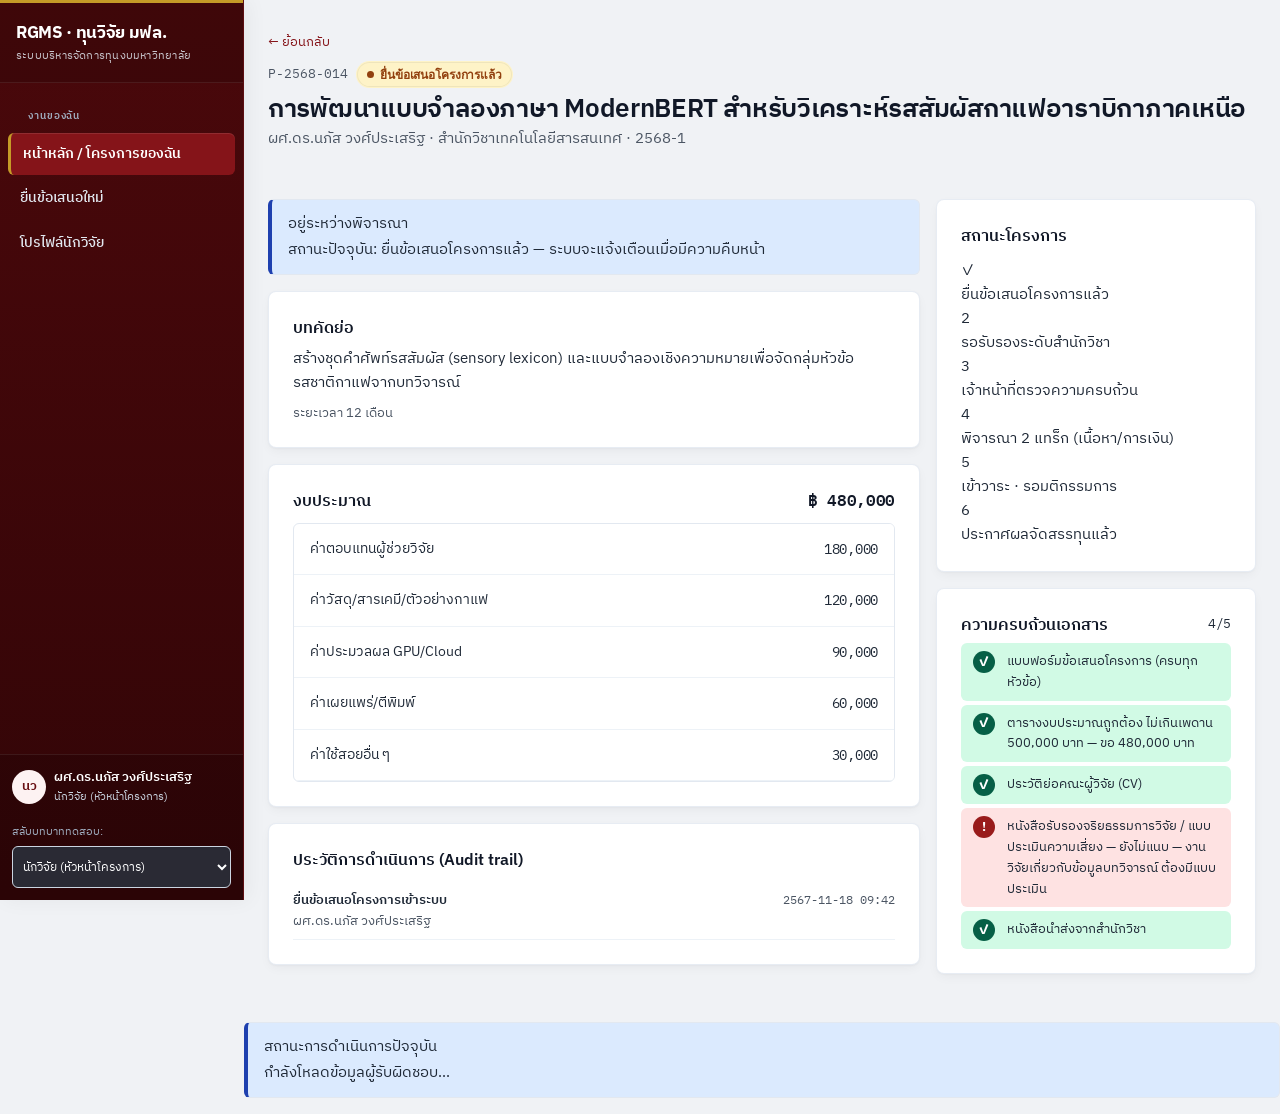
==== commit ac088b46: "Update project-detail.html" ====
--- a/project-detail.html
+++ b/project-detail.html
@@ -12,6 +12,73 @@
   <div class="container stack gap-5" id="root"></div>
 </main>
 
+<!-- แถบแสดงผู้รับผิดชอบปัจจุบัน (Pending Responsibility) -->
+<div class="notice notice--info" id="pending-owner-bar" style="margin-bottom: 16px;">
+  <span class="notice__title">สถานะการดำเนินการปัจจุบัน</span>
+  <span class="notice__body" id="pending-owner-text">กำลังโหลดข้อมูลผู้รับผิดชอบ...</span>
+</div>
+
+<!-- ศูนย์รวมข้อคิดเห็นที่ต้องแก้ไข (Centralized Action Panel) -->
+<div class="card card--featured card--pad-sm" id="centralized-feedback-panel" style="display:none; margin-bottom: 24px;">
+  <div class="card__header">
+    <h2 class="text-subhead text-accent">รายการข้อคิดเห็นที่ต้องแก้ไข (Action Required)</h2>
+  </div>
+  <div class="stack gap-3" id="feedback-items-root"></div>
+</div>
+
+<script>
+  // โค้ดดึงข้อมูลผู้รับผิดชอบและรวมข้อคิดเห็น 2 แทร็ก
+  function renderResponsibilityAndFeedback(p) {
+    var raw = RGMS.effectiveStatus(p);
+    var endSt = RGMS.endorseStatus(p.id);
+    var ownerText = "";
+
+    if (raw === "submitted" && endSt === "pending") {
+      ownerText = "รอการพิจารณารับรองจาก: <b>ประธานวิจัยสำนักวิชา / คณบดี (" + p.school + ")</b>";
+    } else if (raw === "screening") {
+      ownerText = "รอการตรวจความครบถ้วนจาก: <b>เจ้าหน้าที่ส่วนบริหารงานวิจัย</b>";
+    } else if (raw === "review") {
+      var cSt = RGMS.contentTrackStatus(p.id);
+      var fSt = RGMS.financeTrackStatus(p.id);
+      var fOwner = RGMS.financeOwnerOf(p.id) || "เจ้าหน้าที่การเงิน (รอ Claim)";
+      ownerText = "อยู่ระหว่างพิจารณา 2 แทร็ก:<br>" +
+                  "• แทร็กเนื้อหา: <b>คณะอนุกรรมการ</b> (" + RGMS.TRACK_STATUS[cSt].label + ")<br>" +
+                  "• แทร็กการเงิน: <b>" + fOwner + "</b> (" + RGMS.TRACK_STATUS[fSt].label + ")";
+    } else if (raw === "committee") {
+      ownerText = "รอการบันทึกมติจาก: <b>คณะกรรมการส่งเสริมและพัฒนางานวิจัย</b>";
+    } else if (raw === "announced") {
+      ownerText = "<b>ประกาศผลการจัดสรรทุนเรียบร้อยแล้ว</b>";
+    }
+    
+    document.getElementById("pending-owner-text").innerHTML = ownerText;
+
+    // รวบรวมข้อคิดเห็นที่ต้องแก้ไข
+    var cComm = RGMS.contentComment(p.id);
+    var fComm = RGMS.financeComment(p.id);
+    var feedbackRoot = document.getElementById("feedback-items-root");
+    var hasFeedback = false;
+    var html = "";
+
+    if (cComm) {
+      hasFeedback = true;
+      html += '<div class="notice notice--wait">' +
+                '<b>ข้อคิดเห็นแทร็กเนื้อหา (คณะอนุกรรมการ):</b><p style="margin-top:4px;">' + cComm + '</p>' +
+              '</div>';
+    }
+    if (fComm) {
+      hasFeedback = true;
+      html += '<div class="notice notice--wait">' +
+                '<b>ข้อคิดเห็นแทร็กการเงิน (ตาราง 17.2):</b><p style="margin-top:4px;">' + fComm + '</p>' +
+              '</div>';
+    }
+
+    if (hasFeedback) {
+      document.getElementById("centralized-feedback-panel").style.display = "block";
+      feedbackRoot.innerHTML = html;
+    }
+  }
+</script>
+  
 <script src="shared.js"></script>
 <script>
   var role = RGMS.currentRole();
--- a/style.css
+++ b/style.css
@@ -770,4 +770,171 @@
   background: #E2E8F0;
   border-radius: 4px;
   color: #475569;
+}
+/* ==========================================================================
+   MFU RGMS — Executive Gateway Portal Overlay (index.html)
+   ========================================================================== */
+
+/* 1. Portal Hero Header Section */
+.portal-hero {
+  text-align: center;
+  padding: 40px 20px 24px;
+  position: relative;
+}
+
+.portal-hero__overline {
+  display: inline-flex;
+  align-items: center;
+  gap: 8px;
+  font-family: var(--font-mono);
+  font-size: 11px;
+  font-weight: 700;
+  letter-spacing: 0.12em;
+  color: #C59B27; /* MFU Warm Gold */
+  background: rgba(197, 155, 39, 0.1);
+  padding: 4px 12px;
+  border-radius: var(--radius-pill);
+  border: 1px solid rgba(197, 155, 39, 0.25);
+  margin-bottom: 16px;
+}
+
+.portal-hero__title {
+  font-size: 32px;
+  font-weight: 800;
+  color: #111827;
+  letter-spacing: -0.02em;
+  line-height: 1.25;
+  margin-bottom: 12px;
+}
+
+/* 2. Visual Process Flow Bar (เปลี่ยนข้อความยาวเป็นขั้นตอนทางลัด) */
+.portal-flow {
+  display: flex;
+  align-items: center;
+  justify-content: center;
+  flex-wrap: wrap;
+  gap: 8px;
+  margin: 20px auto 36px;
+  max-width: 920px;
+}
+
+.portal-flow__step {
+  display: flex;
+  align-items: center;
+  gap: 6px;
+  background: #FFFFFF;
+  border: 1px solid #E2E8F0;
+  padding: 6px 14px;
+  border-radius: var(--radius-pill);
+  font-size: 12px;
+  font-weight: 600;
+  color: #475569;
+  box-shadow: 0 1px 2px rgba(0, 0, 0, 0.04);
+}
+
+.portal-flow__arrow {
+  color: #94A3B8;
+  font-size: 11px;
+}
+
+/* 3. Executive Role Cards Grid */
+.role-grid {
+  display: grid;
+  grid-template-columns: repeat(2, 1fr);
+  gap: 20px;
+  max-width: 960px;
+  margin: 0 auto;
+}
+
+.role-card {
+  position: relative;
+  background: #FFFFFF;
+  border: 1px solid #E2E8F0;
+  border-radius: var(--radius-lg);
+  padding: 24px;
+  display: flex;
+  flex-direction: column;
+  justify-content: space-between;
+  transition: all 0.2s cubic-bezier(0.16, 1, 0.3, 1);
+  box-shadow: 0 1px 3px rgba(15, 23, 42, 0.03), 0 4px 12px -2px rgba(15, 23, 42, 0.04);
+  text-decoration: none;
+  color: inherit;
+}
+
+.role-card::before {
+  content: "";
+  position: absolute;
+  top: 0;
+  left: 0;
+  right: 0;
+  height: 3px;
+  background: transparent;
+  border-radius: var(--radius-lg) var(--radius-lg) 0 0;
+  transition: background 0.2s ease;
+}
+
+.role-card:hover {
+  transform: translateY(-3px);
+  border-color: rgba(197, 155, 39, 0.5);
+  box-shadow: 0 12px 24px -4px rgba(133, 20, 25, 0.08), 0 4px 6px -1px rgba(0, 0, 0, 0.04);
+}
+
+.role-card:hover::before {
+  background: linear-gradient(90deg, #851419 0%, #C59B27 100%);
+}
+
+.role-card__header {
+  display: flex;
+  align-items: center;
+  gap: 14px;
+  margin-bottom: 12px;
+}
+
+.role-card__avatar {
+  width: 42px;
+  height: 42px;
+  border-radius: 10px;
+  background: linear-gradient(135deg, #851419 0%, #5C0E12 100%);
+  color: #FFFFFF;
+  display: flex;
+  align-items: center;
+  justify-content: center;
+  font-family: var(--font-mono);
+  font-weight: 700;
+  font-size: 14px;
+  box-shadow: 0 2px 6px rgba(133, 20, 25, 0.25);
+  flex-shrink: 0;
+}
+
+.role-card__title {
+  font-size: 16px;
+  font-weight: 700;
+  color: #0F172A;
+  margin: 0;
+}
+
+.role-card__desc {
+  font-size: 13px;
+  color: #64748B;
+  line-height: 1.55;
+  margin-bottom: 20px;
+}
+
+.role-card__action {
+  display: inline-flex;
+  align-items: center;
+  gap: 6px;
+  font-size: 13px;
+  font-weight: 700;
+  color: #851419;
+  transition: color 0.15s ease, transform 0.15s ease;
+}
+
+.role-card:hover .role-card__action {
+  color: #C59B27;
+  transform: translateX(4px);
+}
+
+@media (max-width: 768px) {
+  .role-grid { grid-template-columns: 1fr; }
 }
